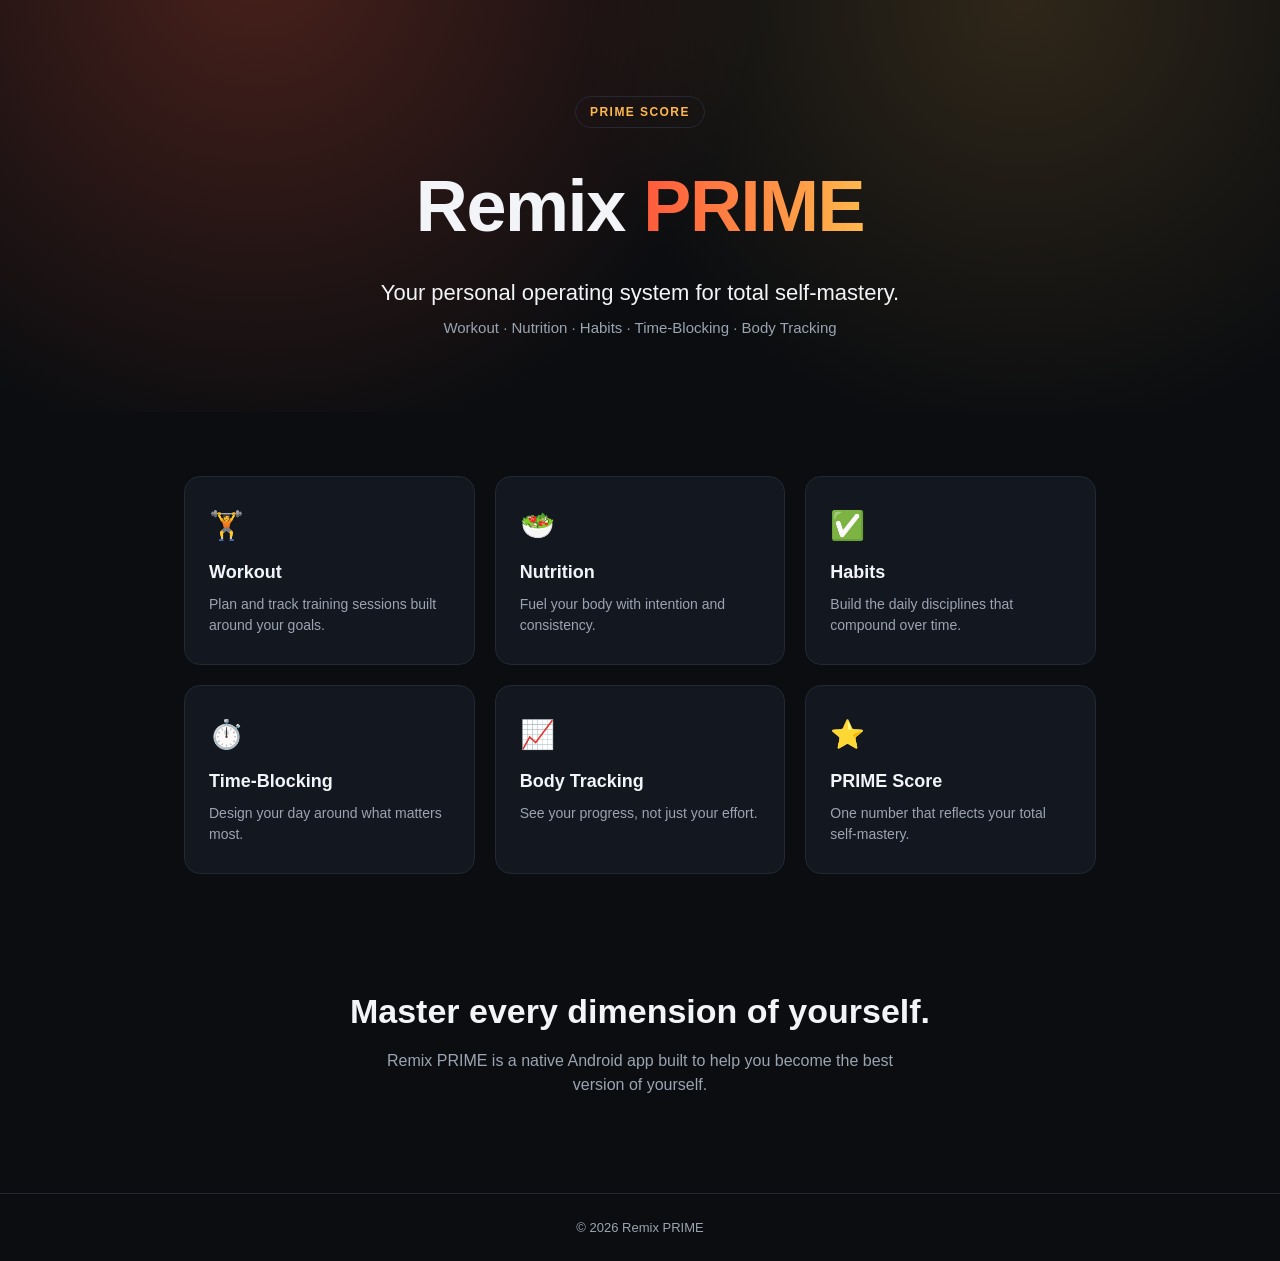
==== web/index.html @ 820e33ce "Add static landing page and Vercel config for deployment Repo is a native Android/Kotlin app with no" ====
<!doctype html>
<html lang="en">
<head>
  <meta charset="utf-8" />
  <meta name="viewport" content="width=device-width, initial-scale=1" />
  <title>Remix PRIME</title>
  <meta name="description" content="Personal operating system for total self-mastery: workout, nutrition, habits, time-blocking, body tracking, and PRIME score." />
  <link rel="stylesheet" href="styles.css" />
</head>
<body>
  <header class="hero">
    <div class="container">
      <div class="badge">PRIME SCORE</div>
      <h1>Remix <span>PRIME</span></h1>
      <p class="tagline">Your personal operating system for total self-mastery.</p>
      <p class="sub">Workout &middot; Nutrition &middot; Habits &middot; Time-Blocking &middot; Body Tracking</p>
    </div>
  </header>

  <main class="container">
    <section class="pillars">
      <div class="pillar">
        <div class="icon">🏋️</div>
        <h3>Workout</h3>
        <p>Plan and track training sessions built around your goals.</p>
      </div>
      <div class="pillar">
        <div class="icon">🥗</div>
        <h3>Nutrition</h3>
        <p>Fuel your body with intention and consistency.</p>
      </div>
      <div class="pillar">
        <div class="icon">✅</div>
        <h3>Habits</h3>
        <p>Build the daily disciplines that compound over time.</p>
      </div>
      <div class="pillar">
        <div class="icon">⏱️</div>
        <h3>Time-Blocking</h3>
        <p>Design your day around what matters most.</p>
      </div>
      <div class="pillar">
        <div class="icon">📈</div>
        <h3>Body Tracking</h3>
        <p>See your progress, not just your effort.</p>
      </div>
      <div class="pillar">
        <div class="icon">⭐</div>
        <h3>PRIME Score</h3>
        <p>One number that reflects your total self-mastery.</p>
      </div>
    </section>

    <section class="cta">
      <h2>Master every dimension of yourself.</h2>
      <p>Remix PRIME is a native Android app built to help you become the best version of yourself.</p>
    </section>
  </main>

  <footer class="footer">
    <div class="container">
      <p>&copy; <span id="year"></span> Remix PRIME</p>
    </div>
  </footer>

  <script>
    document.getElementById("year").textContent = new Date().getFullYear();
  </script>
</body>
</html>
---- web/styles.css ----
:root {
  --bg: #0b0d10;
  --bg-alt: #131720;
  --text: #f2f4f7;
  --text-dim: #9aa4b2;
  --accent: #ff5a3c;
  --accent-2: #ffb84c;
  --border: #232833;
}

* {
  box-sizing: border-box;
}

body {
  margin: 0;
  font-family: -apple-system, BlinkMacSystemFont, "Segoe UI", Roboto, Helvetica, Arial, sans-serif;
  background: var(--bg);
  color: var(--text);
  line-height: 1.5;
}

.container {
  max-width: 960px;
  margin: 0 auto;
  padding: 0 24px;
}

.hero {
  padding: 96px 0 72px;
  background:
    radial-gradient(circle at 20% -10%, rgba(255, 90, 60, 0.25), transparent 45%),
    radial-gradient(circle at 80% 0%, rgba(255, 184, 76, 0.15), transparent 40%);
  text-align: center;
}

.badge {
  display: inline-block;
  font-size: 12px;
  letter-spacing: 0.12em;
  font-weight: 700;
  color: var(--accent-2);
  border: 1px solid var(--border);
  border-radius: 999px;
  padding: 6px 14px;
  margin-bottom: 24px;
}

.hero h1 {
  font-size: clamp(40px, 7vw, 72px);
  margin: 0 0 16px;
  font-weight: 800;
  letter-spacing: -0.02em;
}

.hero h1 span {
  background: linear-gradient(90deg, var(--accent), var(--accent-2));
  -webkit-background-clip: text;
  background-clip: text;
  color: transparent;
}

.tagline {
  font-size: clamp(18px, 2.5vw, 22px);
  color: var(--text);
  margin: 0 0 8px;
}

.sub {
  color: var(--text-dim);
  font-size: 15px;
  margin: 0;
}

.pillars {
  display: grid;
  grid-template-columns: repeat(auto-fit, minmax(220px, 1fr));
  gap: 20px;
  margin: 64px 0;
}

.pillar {
  background: var(--bg-alt);
  border: 1px solid var(--border);
  border-radius: 16px;
  padding: 28px 24px;
}

.pillar .icon {
  font-size: 28px;
  margin-bottom: 12px;
}

.pillar h3 {
  margin: 0 0 8px;
  font-size: 18px;
}

.pillar p {
  margin: 0;
  color: var(--text-dim);
  font-size: 14px;
}

.cta {
  text-align: center;
  padding: 48px 0 96px;
}

.cta h2 {
  font-size: clamp(24px, 4vw, 34px);
  margin: 0 0 12px;
}

.cta p {
  color: var(--text-dim);
  max-width: 560px;
  margin: 0 auto;
}

.footer {
  border-top: 1px solid var(--border);
  padding: 24px 0;
}

.footer p {
  margin: 0;
  color: var(--text-dim);
  font-size: 13px;
  text-align: center;
}
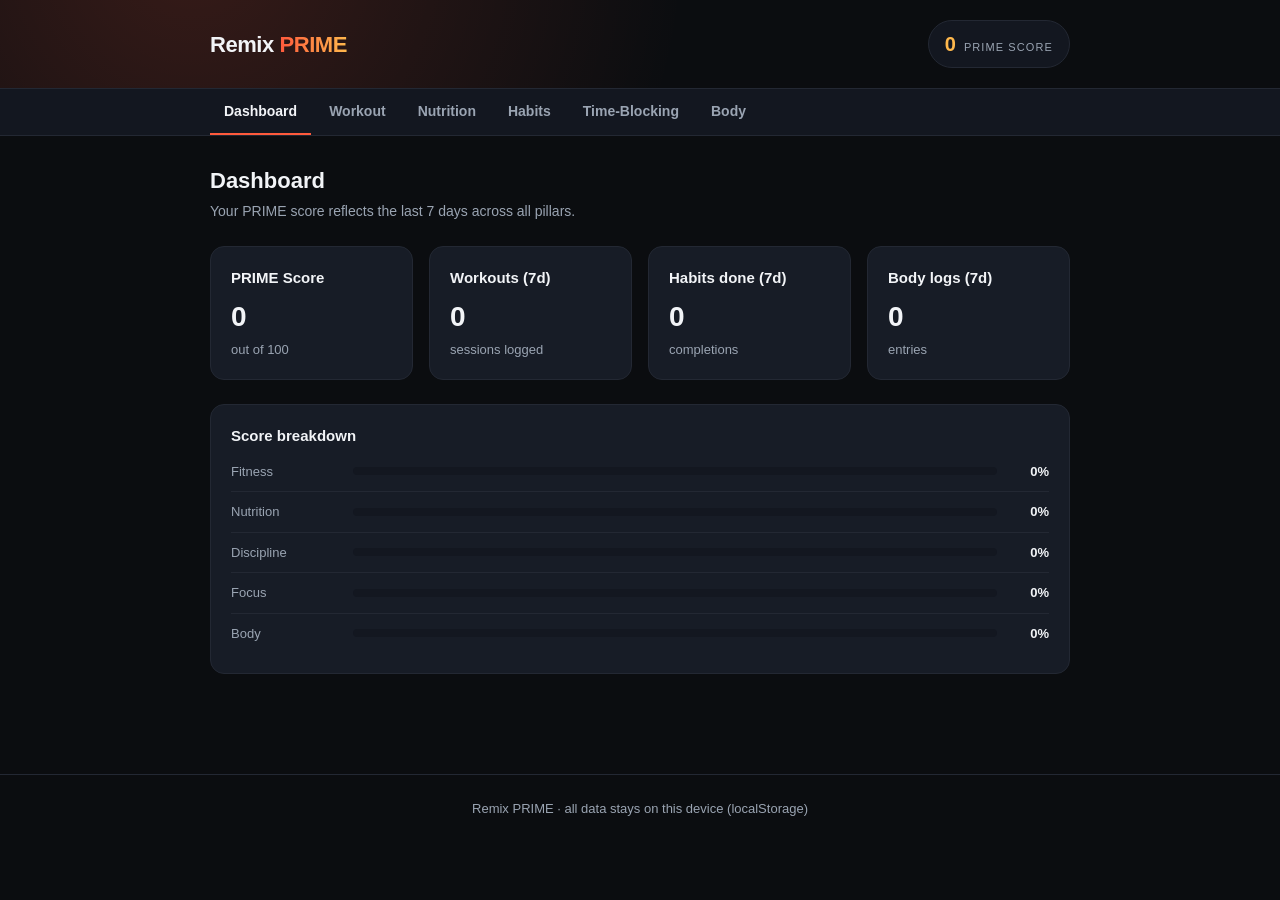
==== commit de27c4c4: "Build functional PRIME web app (dashboard, workout, nutrition, habits, planner, body) Replace the st" ====
--- a/web/index.html
+++ b/web/index.html
@@ -8,63 +8,35 @@
   <link rel="stylesheet" href="styles.css" />
 </head>
 <body>
-  <header class="hero">
-    <div class="container">
-      <div class="badge">PRIME SCORE</div>
-      <h1>Remix <span>PRIME</span></h1>
-      <p class="tagline">Your personal operating system for total self-mastery.</p>
-      <p class="sub">Workout &middot; Nutrition &middot; Habits &middot; Time-Blocking &middot; Body Tracking</p>
+  <header class="topbar">
+    <div class="container topbar-inner">
+      <div class="brand">Remix <span>PRIME</span></div>
+      <div class="score-pill" id="scorePill">
+        <span class="score-num" id="scoreNum">0</span>
+        <span class="score-label">PRIME SCORE</span>
+      </div>
     </div>
   </header>
 
-  <main class="container">
-    <section class="pillars">
-      <div class="pillar">
-        <div class="icon">🏋️</div>
-        <h3>Workout</h3>
-        <p>Plan and track training sessions built around your goals.</p>
-      </div>
-      <div class="pillar">
-        <div class="icon">🥗</div>
-        <h3>Nutrition</h3>
-        <p>Fuel your body with intention and consistency.</p>
-      </div>
-      <div class="pillar">
-        <div class="icon">✅</div>
-        <h3>Habits</h3>
-        <p>Build the daily disciplines that compound over time.</p>
-      </div>
-      <div class="pillar">
-        <div class="icon">⏱️</div>
-        <h3>Time-Blocking</h3>
-        <p>Design your day around what matters most.</p>
-      </div>
-      <div class="pillar">
-        <div class="icon">📈</div>
-        <h3>Body Tracking</h3>
-        <p>See your progress, not just your effort.</p>
-      </div>
-      <div class="pillar">
-        <div class="icon">⭐</div>
-        <h3>PRIME Score</h3>
-        <p>One number that reflects your total self-mastery.</p>
-      </div>
-    </section>
+  <nav class="tabs">
+    <div class="container tabs-inner" id="tabs">
+      <button class="tab active" data-tab="dashboard">Dashboard</button>
+      <button class="tab" data-tab="workout">Workout</button>
+      <button class="tab" data-tab="nutrition">Nutrition</button>
+      <button class="tab" data-tab="habits">Habits</button>
+      <button class="tab" data-tab="planner">Time-Blocking</button>
+      <button class="tab" data-tab="body">Body</button>
+    </div>
+  </nav>
 
-    <section class="cta">
-      <h2>Master every dimension of yourself.</h2>
-      <p>Remix PRIME is a native Android app built to help you become the best version of yourself.</p>
-    </section>
-  </main>
+  <main class="container view" id="view"></main>
 
   <footer class="footer">
     <div class="container">
-      <p>&copy; <span id="year"></span> Remix PRIME</p>
+      <p>Remix PRIME &middot; all data stays on this device (localStorage)</p>
     </div>
   </footer>
 
-  <script>
-    document.getElementById("year").textContent = new Date().getFullYear();
-  </script>
+  <script src="app.js"></script>
 </body>
 </html>
--- a/web/styles.css
+++ b/web/styles.css
@@ -1,16 +1,16 @@
 :root {
   --bg: #0b0d10;
   --bg-alt: #131720;
+  --bg-card: #171c26;
   --text: #f2f4f7;
   --text-dim: #9aa4b2;
   --accent: #ff5a3c;
   --accent-2: #ffb84c;
   --border: #232833;
+  --green: #3ddc97;
 }
 
-* {
-  box-sizing: border-box;
-}
+* { box-sizing: border-box; }
 
 body {
   margin: 0;
@@ -20,112 +20,111 @@
   line-height: 1.5;
 }
 
-.container {
-  max-width: 960px;
-  margin: 0 auto;
-  padding: 0 24px;
+.container { max-width: 900px; margin: 0 auto; padding: 0 20px; }
+
+.topbar {
+  border-bottom: 1px solid var(--border);
+  background:
+    radial-gradient(circle at 15% -60%, rgba(255, 90, 60, 0.18), transparent 45%),
+    var(--bg);
+  padding: 20px 0;
 }
 
-.hero {
-  padding: 96px 0 72px;
-  background:
-    radial-gradient(circle at 20% -10%, rgba(255, 90, 60, 0.25), transparent 45%),
-    radial-gradient(circle at 80% 0%, rgba(255, 184, 76, 0.15), transparent 40%);
-  text-align: center;
+.topbar-inner { display: flex; align-items: center; justify-content: space-between; }
+
+.brand { font-size: 22px; font-weight: 800; letter-spacing: -0.02em; }
+.brand span {
+  background: linear-gradient(90deg, var(--accent), var(--accent-2));
+  -webkit-background-clip: text; background-clip: text; color: transparent;
 }
 
-.badge {
-  display: inline-block;
-  font-size: 12px;
-  letter-spacing: 0.12em;
-  font-weight: 700;
-  color: var(--accent-2);
-  border: 1px solid var(--border);
-  border-radius: 999px;
-  padding: 6px 14px;
-  margin-bottom: 24px;
+.score-pill {
+  display: flex; align-items: baseline; gap: 8px;
+  border: 1px solid var(--border); border-radius: 999px;
+  padding: 8px 16px; background: var(--bg-alt);
 }
+.score-num { font-size: 20px; font-weight: 800; color: var(--accent-2); }
+.score-label { font-size: 11px; letter-spacing: 0.1em; color: var(--text-dim); }
 
-.hero h1 {
-  font-size: clamp(40px, 7vw, 72px);
-  margin: 0 0 16px;
-  font-weight: 800;
-  letter-spacing: -0.02em;
+.tabs { border-bottom: 1px solid var(--border); background: var(--bg-alt); position: sticky; top: 0; z-index: 5; }
+.tabs-inner { display: flex; gap: 4px; overflow-x: auto; }
+.tab {
+  background: none; border: none; color: var(--text-dim); font-size: 14px; font-weight: 600;
+  padding: 14px 14px; cursor: pointer; border-bottom: 2px solid transparent; white-space: nowrap;
 }
+.tab:hover { color: var(--text); }
+.tab.active { color: var(--text); border-bottom-color: var(--accent); }
 
-.hero h1 span {
-  background: linear-gradient(90deg, var(--accent), var(--accent-2));
-  -webkit-background-clip: text;
-  background-clip: text;
-  color: transparent;
+.view { padding: 28px 20px 60px; }
+
+h1.page-title { font-size: 22px; margin: 0 0 4px; }
+p.page-sub { color: var(--text-dim); margin: 0 0 24px; font-size: 14px; }
+
+.grid { display: grid; grid-template-columns: repeat(auto-fit, minmax(200px, 1fr)); gap: 16px; }
+
+.card {
+  background: var(--bg-card); border: 1px solid var(--border); border-radius: 14px; padding: 20px;
 }
+.card h3 { margin: 0 0 4px; font-size: 15px; }
+.card .big { font-size: 28px; font-weight: 800; margin: 6px 0 2px; }
+.card .dim { color: var(--text-dim); font-size: 13px; }
 
-.tagline {
-  font-size: clamp(18px, 2.5vw, 22px);
-  color: var(--text);
-  margin: 0 0 8px;
+.breakdown { margin-top: 24px; }
+.breakdown-row {
+  display: flex; align-items: center; gap: 12px; padding: 10px 0; border-bottom: 1px solid var(--border);
 }
+.breakdown-row:last-child { border-bottom: none; }
+.breakdown-name { width: 110px; font-size: 13px; color: var(--text-dim); flex-shrink: 0; }
+.bar-track { flex: 1; height: 8px; border-radius: 999px; background: var(--bg-alt); overflow: hidden; }
+.bar-fill { height: 100%; background: linear-gradient(90deg, var(--accent), var(--accent-2)); }
+.breakdown-val { width: 40px; text-align: right; font-size: 13px; font-weight: 700; }
 
-.sub {
-  color: var(--text-dim);
-  font-size: 15px;
-  margin: 0;
+.section { margin-bottom: 32px; }
+.section-head { display: flex; align-items: center; justify-content: space-between; margin-bottom: 12px; }
+.section-head h2 { font-size: 16px; margin: 0; }
+
+.form-row { display: flex; gap: 10px; flex-wrap: wrap; margin-bottom: 16px; }
+.form-row input, .form-row select {
+  background: var(--bg-alt); border: 1px solid var(--border); color: var(--text);
+  border-radius: 8px; padding: 10px 12px; font-size: 14px; flex: 1; min-width: 120px;
 }
+.form-row input::placeholder { color: var(--text-dim); }
 
-.pillars {
-  display: grid;
-  grid-template-columns: repeat(auto-fit, minmax(220px, 1fr));
-  gap: 20px;
-  margin: 64px 0;
+button.btn {
+  background: linear-gradient(90deg, var(--accent), var(--accent-2)); color: #1a0f0a; border: none;
+  border-radius: 8px; padding: 10px 18px; font-weight: 700; font-size: 14px; cursor: pointer;
 }
+button.btn:hover { filter: brightness(1.08); }
+button.btn-ghost {
+  background: transparent; border: 1px solid var(--border); color: var(--text-dim);
+  border-radius: 8px; padding: 8px 12px; font-size: 13px; cursor: pointer;
+}
+button.btn-ghost:hover { color: var(--text); border-color: var(--text-dim); }
 
-.pillar {
-  background: var(--bg-alt);
-  border: 1px solid var(--border);
-  border-radius: 16px;
-  padding: 28px 24px;
+.list { display: flex; flex-direction: column; gap: 10px; }
+.list-item {
+  display: flex; align-items: center; justify-content: space-between; gap: 12px;
+  background: var(--bg-card); border: 1px solid var(--border); border-radius: 10px; padding: 12px 16px;
 }
+.list-item .li-main { display: flex; flex-direction: column; gap: 2px; }
+.list-item .li-title { font-weight: 600; font-size: 14px; }
+.list-item .li-sub { color: var(--text-dim); font-size: 12px; }
+.list-item .li-actions { display: flex; gap: 8px; align-items: center; }
 
-.pillar .icon {
-  font-size: 28px;
-  margin-bottom: 12px;
+.habit-check {
+  width: 28px; height: 28px; border-radius: 8px; border: 1px solid var(--border);
+  background: var(--bg-alt); cursor: pointer; display: flex; align-items: center; justify-content: center;
+  color: var(--green); font-weight: 800;
 }
+.habit-check.done { background: rgba(61, 220, 151, 0.15); border-color: var(--green); }
 
-.pillar h3 {
-  margin: 0 0 8px;
-  font-size: 18px;
+.streak { font-size: 12px; color: var(--accent-2); font-weight: 700; }
+
+.empty { color: var(--text-dim); font-size: 14px; padding: 24px; text-align: center; border: 1px dashed var(--border); border-radius: 12px; }
+
+.footer { border-top: 1px solid var(--border); padding: 24px 0; margin-top: 40px; }
+.footer p { margin: 0; color: var(--text-dim); font-size: 13px; text-align: center; }
+
+@media (max-width: 560px) {
+  .topbar-inner { flex-direction: column; align-items: flex-start; gap: 12px; }
 }
-
-.pillar p {
-  margin: 0;
-  color: var(--text-dim);
-  font-size: 14px;
-}
-
-.cta {
-  text-align: center;
-  padding: 48px 0 96px;
-}
-
-.cta h2 {
-  font-size: clamp(24px, 4vw, 34px);
-  margin: 0 0 12px;
-}
-
-.cta p {
-  color: var(--text-dim);
-  max-width: 560px;
-  margin: 0 auto;
-}
-
-.footer {
-  border-top: 1px solid var(--border);
-  padding: 24px 0;
-}
-
-.footer p {
-  margin: 0;
-  color: var(--text-dim);
-  font-size: 13px;
-  text-align: center;
-}
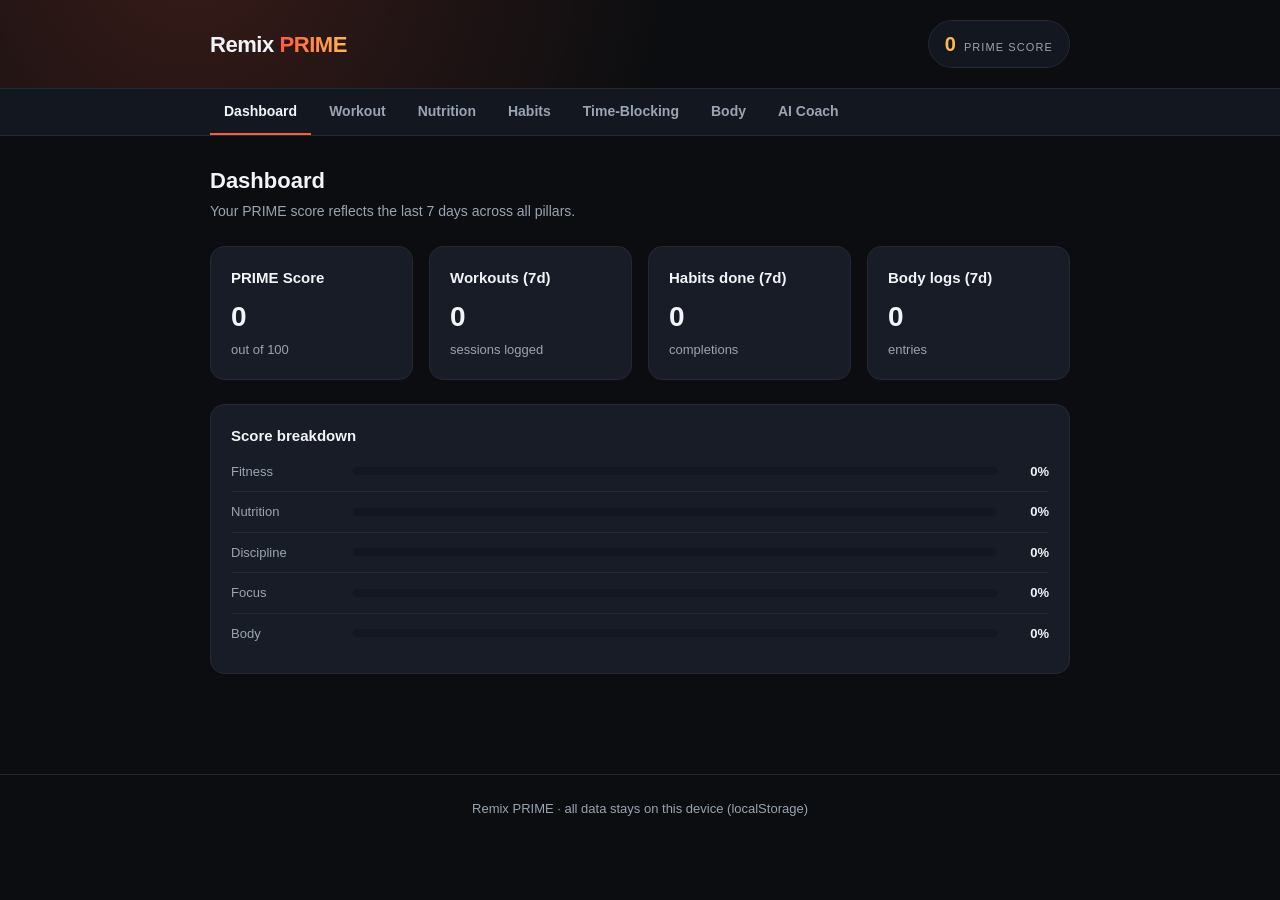
==== commit 3647db21: "Add personal AI coach powered by Gemini Add a serverless proxy (api/chat.js) that calls the Gemini A" ====
--- a/web/index.html
+++ b/web/index.html
@@ -26,6 +26,7 @@
       <button class="tab" data-tab="habits">Habits</button>
       <button class="tab" data-tab="planner">Time-Blocking</button>
       <button class="tab" data-tab="body">Body</button>
+      <button class="tab" data-tab="coach">AI Coach</button>
     </div>
   </nav>
 
--- a/web/styles.css
+++ b/web/styles.css
@@ -125,6 +125,19 @@
 .footer { border-top: 1px solid var(--border); padding: 24px 0; margin-top: 40px; }
 .footer p { margin: 0; color: var(--text-dim); font-size: 13px; text-align: center; }
 
+.chat-window {
+  display: flex; flex-direction: column; gap: 12px; height: 50vh; min-height: 320px;
+  overflow-y: auto; padding: 16px; background: var(--bg-card); border: 1px solid var(--border);
+  border-radius: 14px; margin-bottom: 12px;
+}
+.msg { max-width: 80%; padding: 10px 14px; border-radius: 12px; font-size: 14px; white-space: pre-wrap; }
+.msg.user { align-self: flex-end; background: linear-gradient(90deg, var(--accent), var(--accent-2)); color: #1a0f0a; }
+.msg.assistant { align-self: flex-start; background: var(--bg-alt); border: 1px solid var(--border); }
+.msg.pending { color: var(--text-dim); font-style: italic; }
+.chat-input-row { display: flex; gap: 10px; }
+.chat-input-row input { flex: 1; }
+.chat-error { color: var(--accent); font-size: 13px; margin-top: 8px; }
+
 @media (max-width: 560px) {
   .topbar-inner { flex-direction: column; align-items: flex-start; gap: 12px; }
 }
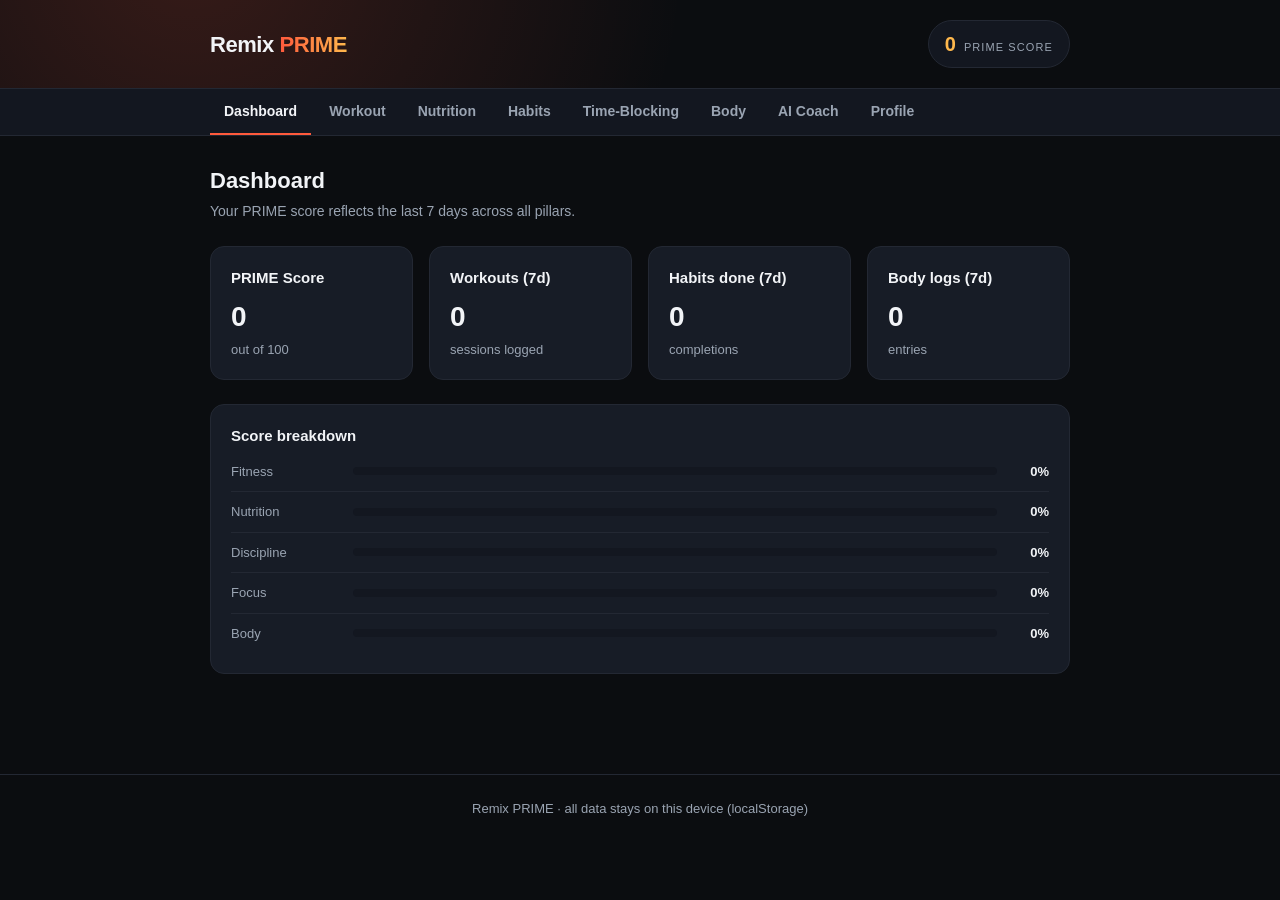
==== commit 54c88fd3: "Add AI workout plan generation, photo-based food logging, and goal calories - New Profile tab comput" ====
--- a/web/index.html
+++ b/web/index.html
@@ -27,6 +27,7 @@
       <button class="tab" data-tab="planner">Time-Blocking</button>
       <button class="tab" data-tab="body">Body</button>
       <button class="tab" data-tab="coach">AI Coach</button>
+      <button class="tab" data-tab="profile">Profile</button>
     </div>
   </nav>
 
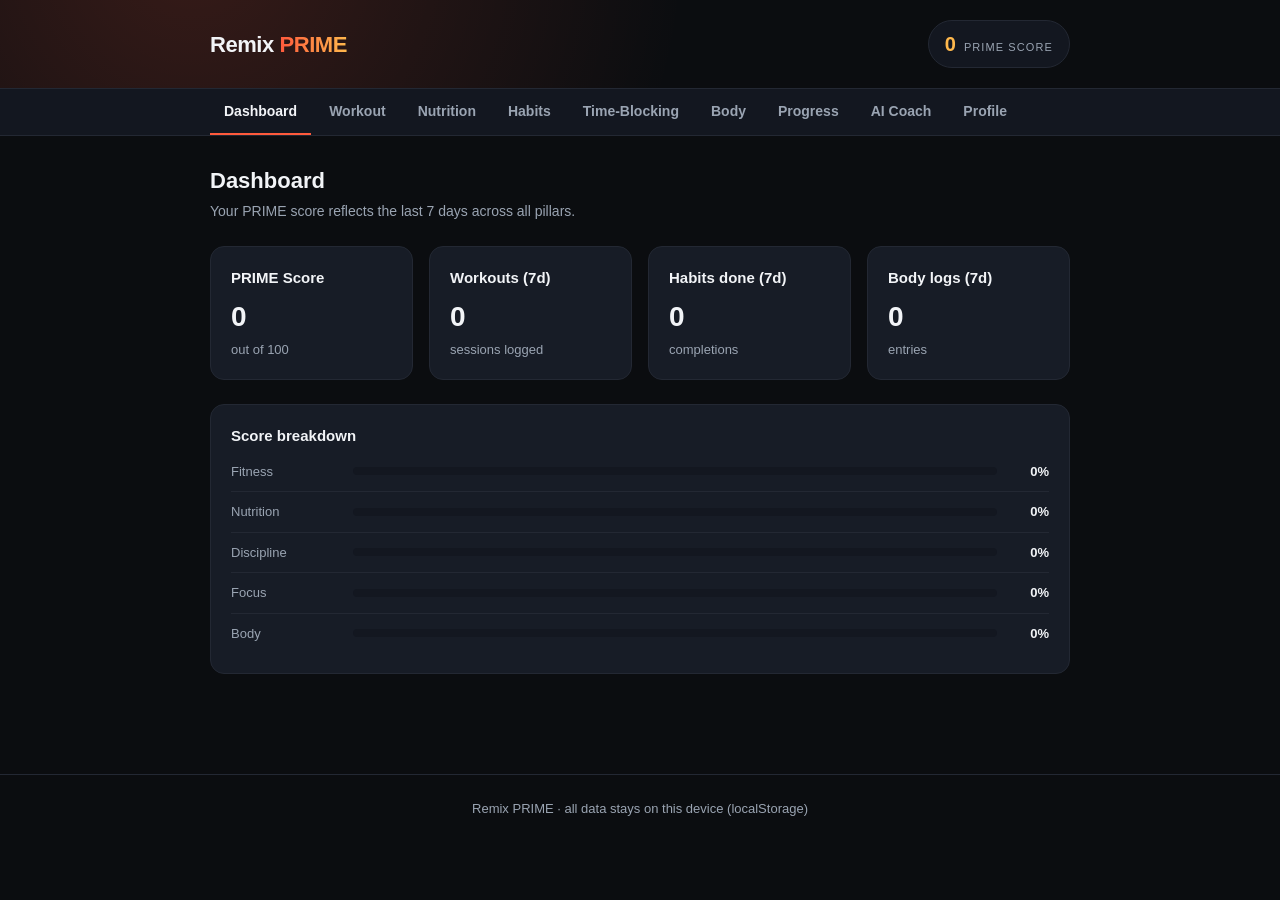
==== commit fc47deb8: "Add HealthifyMe-style nutrition features: food search, water tracking, macro rings, progress charts " ====
--- a/web/index.html
+++ b/web/index.html
@@ -26,6 +26,7 @@
       <button class="tab" data-tab="habits">Habits</button>
       <button class="tab" data-tab="planner">Time-Blocking</button>
       <button class="tab" data-tab="body">Body</button>
+      <button class="tab" data-tab="progress">Progress</button>
       <button class="tab" data-tab="coach">AI Coach</button>
       <button class="tab" data-tab="profile">Profile</button>
     </div>
@@ -39,6 +40,7 @@
     </div>
   </footer>
 
+  <script src="foods.js"></script>
   <script src="app.js"></script>
 </body>
 </html>
--- a/web/styles.css
+++ b/web/styles.css
@@ -138,6 +138,35 @@
 .chat-input-row input { flex: 1; }
 .chat-error { color: var(--accent); font-size: 13px; margin-top: 8px; }
 
+.rings-row { display: flex; gap: 24px; flex-wrap: wrap; justify-content: space-around; padding: 8px 0; }
+.ring-wrap { display: flex; flex-direction: column; align-items: center; gap: 6px; }
+.ring-label { font-size: 12px; color: var(--text-dim); }
+.ring-val { font-size: 12px; font-weight: 700; }
+
+.search-wrap { position: relative; flex: 1; min-width: 160px; }
+.search-results {
+  position: absolute; top: 100%; left: 0; right: 0; z-index: 10;
+  background: var(--bg-card); border: 1px solid var(--border); border-radius: 10px;
+  margin-top: 4px; max-height: 220px; overflow-y: auto;
+}
+.search-result-item { padding: 10px 14px; cursor: pointer; font-size: 13px; border-bottom: 1px solid var(--border); }
+.search-result-item:last-child { border-bottom: none; }
+.search-result-item:hover { background: var(--bg-alt); }
+.search-result-name { font-weight: 600; }
+.search-result-sub { color: var(--text-dim); font-size: 12px; }
+
+.meal-group { margin-bottom: 20px; }
+.meal-group h4 { font-size: 13px; color: var(--accent-2); text-transform: uppercase; letter-spacing: 0.06em; margin: 0 0 8px; }
+
+.water-row { display: flex; align-items: center; gap: 10px; flex-wrap: wrap; }
+.water-btn {
+  background: var(--bg-alt); border: 1px solid var(--border); color: var(--text);
+  border-radius: 8px; padding: 8px 14px; font-size: 13px; cursor: pointer;
+}
+.water-btn:hover { border-color: var(--accent-2); }
+
+canvas.chart { width: 100%; height: 180px; display: block; }
+
 @media (max-width: 560px) {
   .topbar-inner { flex-direction: column; align-items: flex-start; gap: 12px; }
 }
